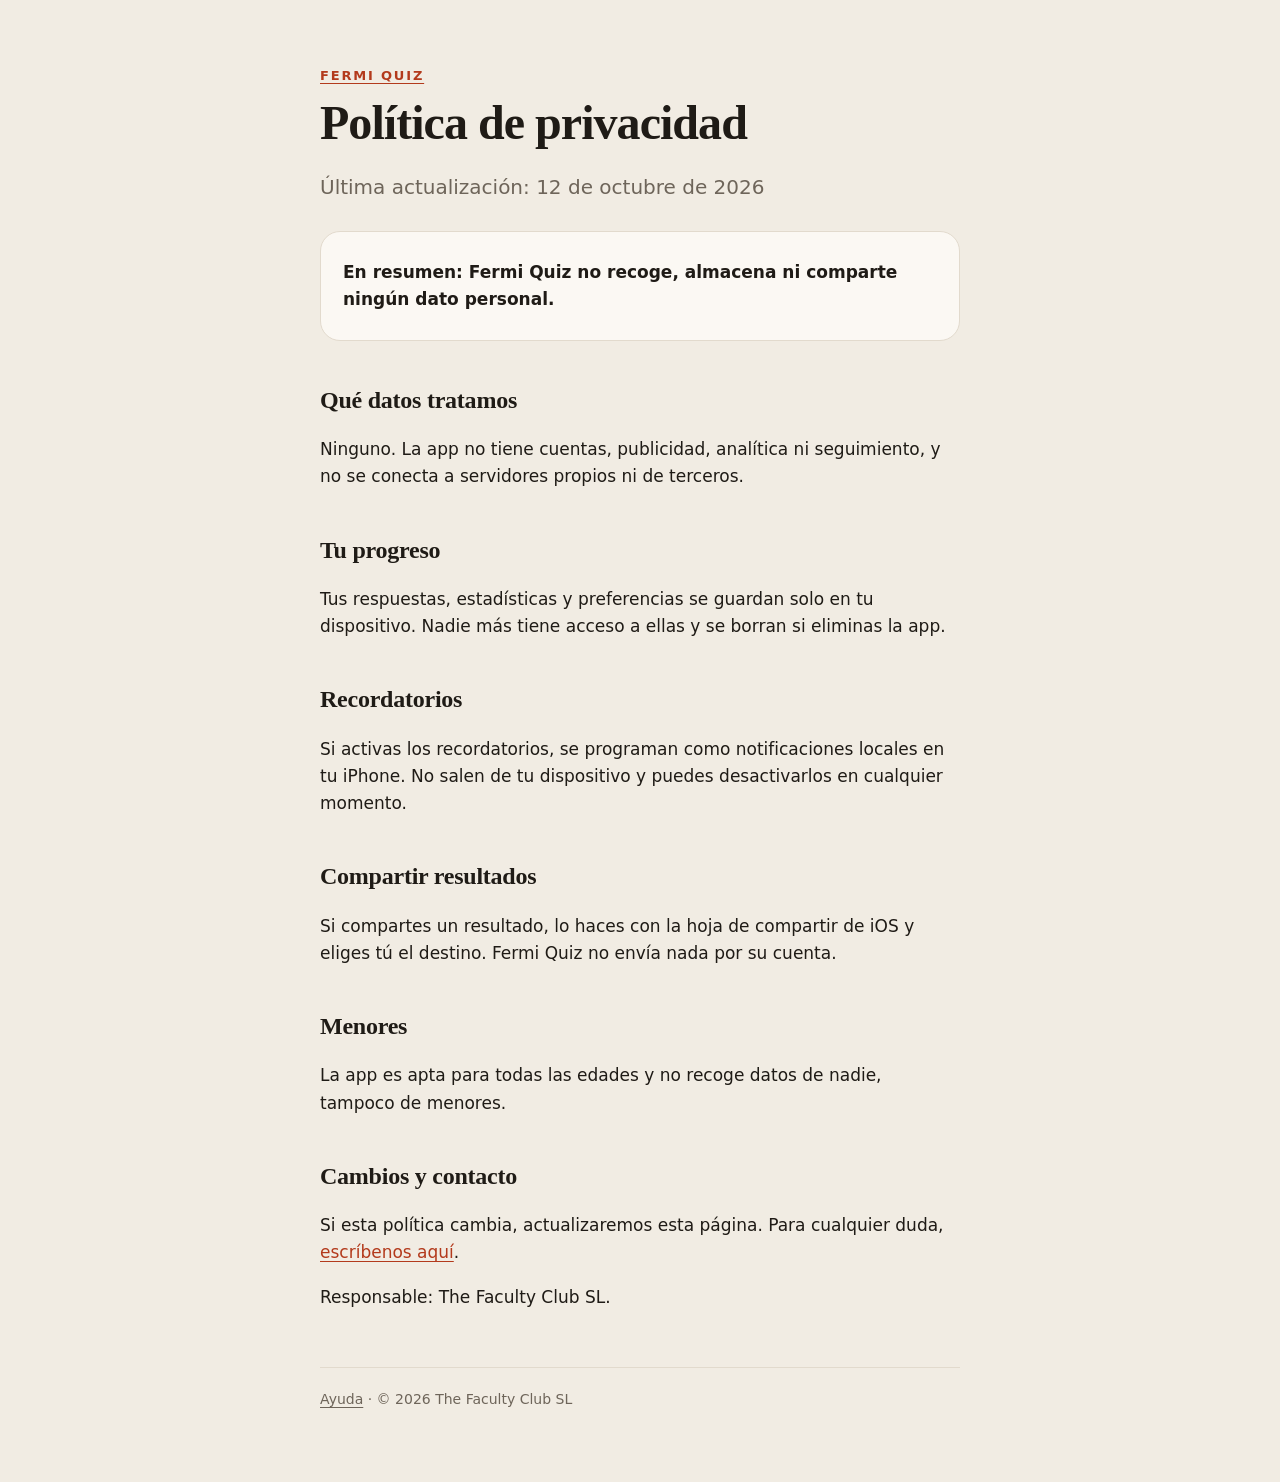
==== privacidad/index.html @ 8d924ef5 "Páginas de ayuda y privacidad de Fermi Quiz" ====
<!doctype html>
<html lang="es">
<head>
<meta charset="utf-8">
<meta name="viewport" content="width=device-width, initial-scale=1">
<title>Fermi Quiz · Privacidad</title>
<meta name="description" content="Política de privacidad de Fermi Quiz: no recogemos ningún dato.">
<link rel="stylesheet" href="../style.css">
</head>
<body>
<main>
  <p class="eyebrow"><a href="../">Fermi Quiz</a></p>
  <h1 class="brand" style="font-size:clamp(36px,7vw,48px);margin-top:12px">Política de privacidad</h1>
  <p class="lead">Última actualización: 12 de octubre de 2026</p>

  <div class="card"><p><strong>En resumen: Fermi Quiz no recoge, almacena ni comparte ningún dato personal.</strong></p></div>

  <h2>Qué datos tratamos</h2>
  <p>Ninguno. La app no tiene cuentas, publicidad, analítica ni seguimiento, y no se conecta a servidores propios ni de terceros.</p>

  <h2>Tu progreso</h2>
  <p>Tus respuestas, estadísticas y preferencias se guardan solo en tu dispositivo. Nadie más tiene acceso a ellas y se borran si eliminas la app.</p>

  <h2>Recordatorios</h2>
  <p>Si activas los recordatorios, se programan como notificaciones locales en tu iPhone. No salen de tu dispositivo y puedes desactivarlos en cualquier momento.</p>

  <h2>Compartir resultados</h2>
  <p>Si compartes un resultado, lo haces con la hoja de compartir de iOS y eliges tú el destino. Fermi Quiz no envía nada por su cuenta.</p>

  <h2>Menores</h2>
  <p>La app es apta para todas las edades y no recoge datos de nadie, tampoco de menores.</p>

  <h2>Cambios y contacto</h2>
  <p>Si esta política cambia, actualizaremos esta página. Para cualquier duda, <a href="https://github.com/marcosclub/fermi-quiz/issues/new">escríbenos aquí</a>.</p>
  <p>Responsable: The Faculty Club SL.</p>

  <footer><a href="../">Ayuda</a> · © 2026 The Faculty Club SL</footer>
</main>
</body>
</html>
---- style.css ----
:root{--bg:#F1ECE3;--paper:#FBF8F3;--ink:#1F1B16;--muted:#6E655A;--line:#E2DACD;--accent:#C54120;--accent-text:#B33A1C}
@media (prefers-color-scheme:dark){:root{--bg:#171411;--paper:#221E1A;--ink:#F3EDE4;--muted:#A69C8F;--line:#332D27;--accent:#C54120;--accent-text:#F0805E}}
*{box-sizing:border-box}
html{-webkit-text-size-adjust:100%}
body{margin:0;background:var(--bg);color:var(--ink);font:17px/1.6 -apple-system,BlinkMacSystemFont,"Segoe UI",system-ui,sans-serif;min-height:100dvh}
main{max-width:680px;margin:0 auto;padding:56px 20px 72px}
.brand{font-family:ui-serif,"New York",Georgia,serif;font-weight:800;font-size:clamp(44px,9vw,64px);line-height:1;letter-spacing:-.02em;margin:0}
.eyebrow{font-size:13px;font-weight:600;letter-spacing:.14em;text-transform:uppercase;color:var(--muted);margin:10px 0 0}
h2{font-family:ui-serif,"New York",Georgia,serif;font-weight:700;font-size:24px;letter-spacing:-.01em;margin:40px 0 8px}
p,li{color:var(--ink)}
.lead{font-size:20px;color:var(--muted);margin:24px 0 0;text-wrap:pretty}
.card{background:var(--paper);border:1px solid var(--line);border-radius:20px;padding:20px 22px;margin-top:28px}
.card p{margin:.4em 0}
a{color:var(--accent-text);text-underline-offset:3px}
a:focus-visible{outline:2px solid var(--accent);outline-offset:3px;border-radius:4px}
.btn{display:inline-block;background:var(--accent);color:#FFFBF5;text-decoration:none;font-weight:600;padding:12px 20px;border-radius:999px;margin-top:8px}
.btn:active{transform:scale(.98)}
dt{font-weight:600;margin-top:18px}
dd{margin:4px 0 0;color:var(--muted)}
footer{margin-top:56px;padding-top:20px;border-top:1px solid var(--line);font-size:14px;color:var(--muted)}
footer a{color:var(--muted)}
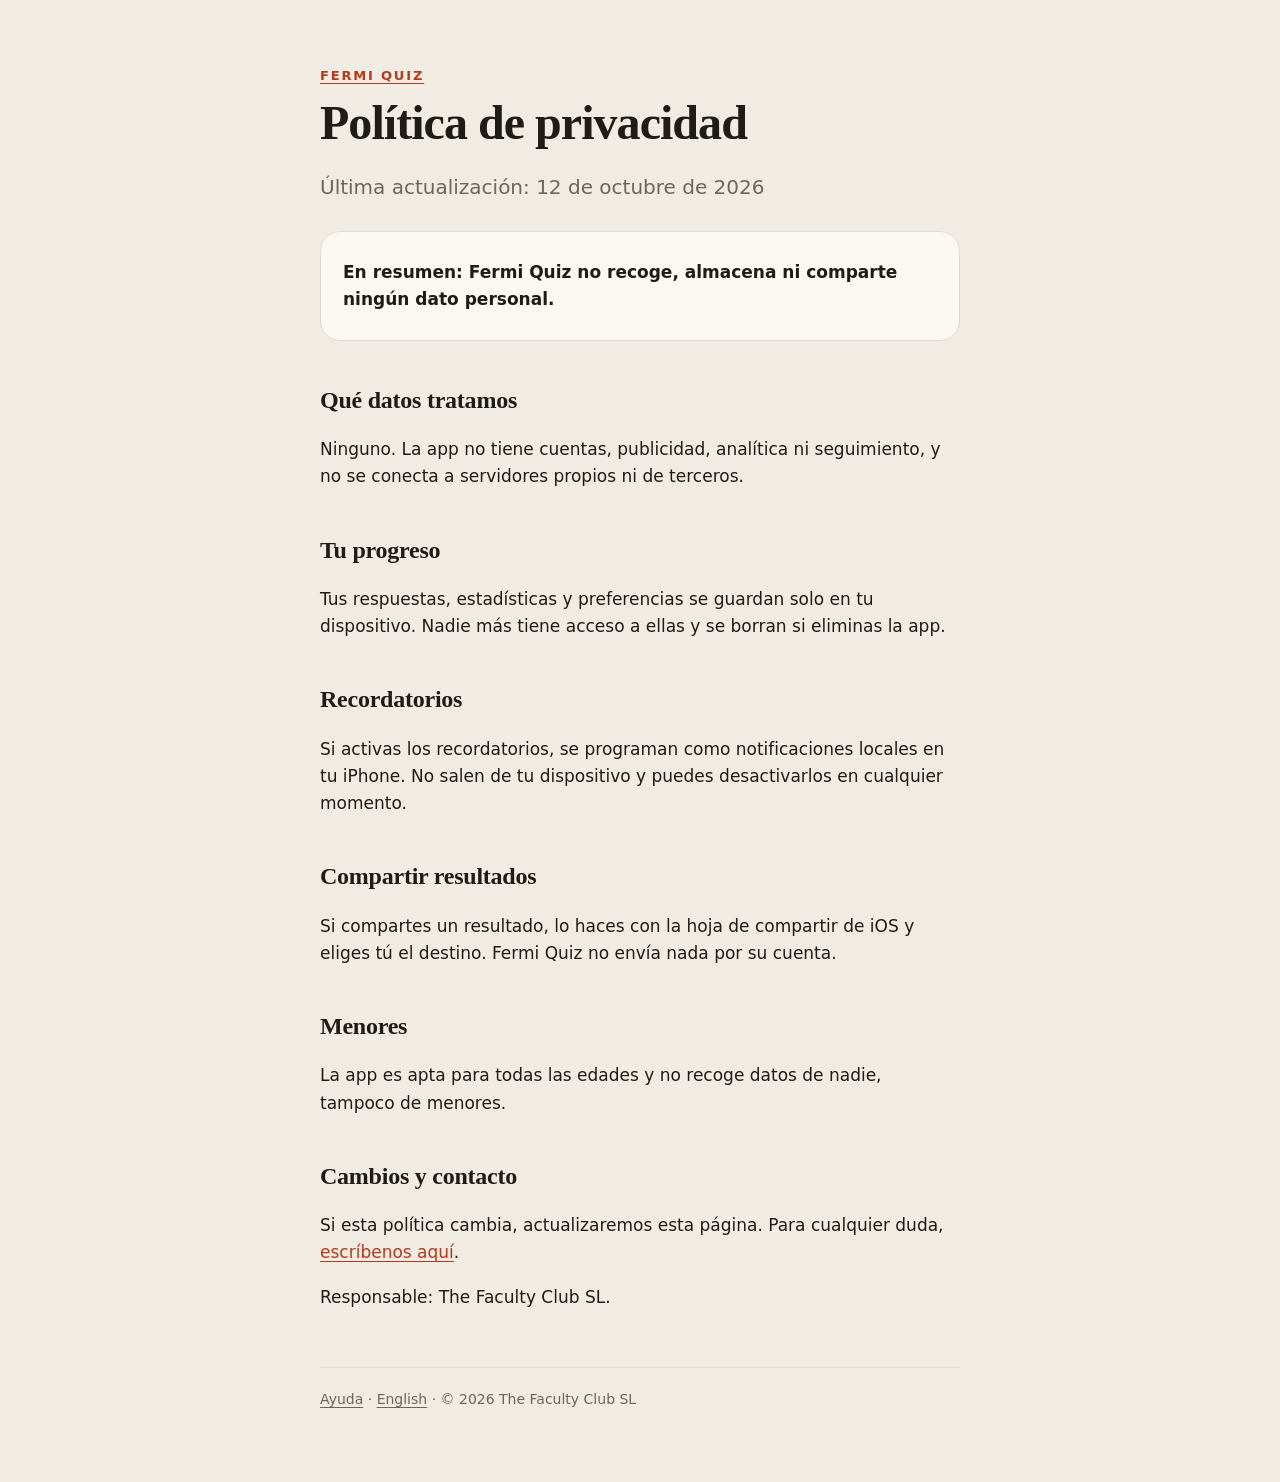
==== commit 3bd8cb9a: "Versión web jugable, edición en inglés y dominio fermi.getmindmap.com" ====
--- a/privacidad/index.html
+++ b/privacidad/index.html
@@ -34,7 +34,7 @@
   <p>Si esta política cambia, actualizaremos esta página. Para cualquier duda, <a href="https://github.com/marcosclub/fermi-quiz/issues/new">escríbenos aquí</a>.</p>
   <p>Responsable: The Faculty Club SL.</p>
 
-  <footer><a href="../">Ayuda</a> · © 2026 The Faculty Club SL</footer>
+  <footer><a href="../">Ayuda</a> · <a href="../en/privacy/" hreflang="en" lang="en">English</a> · © 2026 The Faculty Club SL</footer>
 </main>
 </body>
 </html>
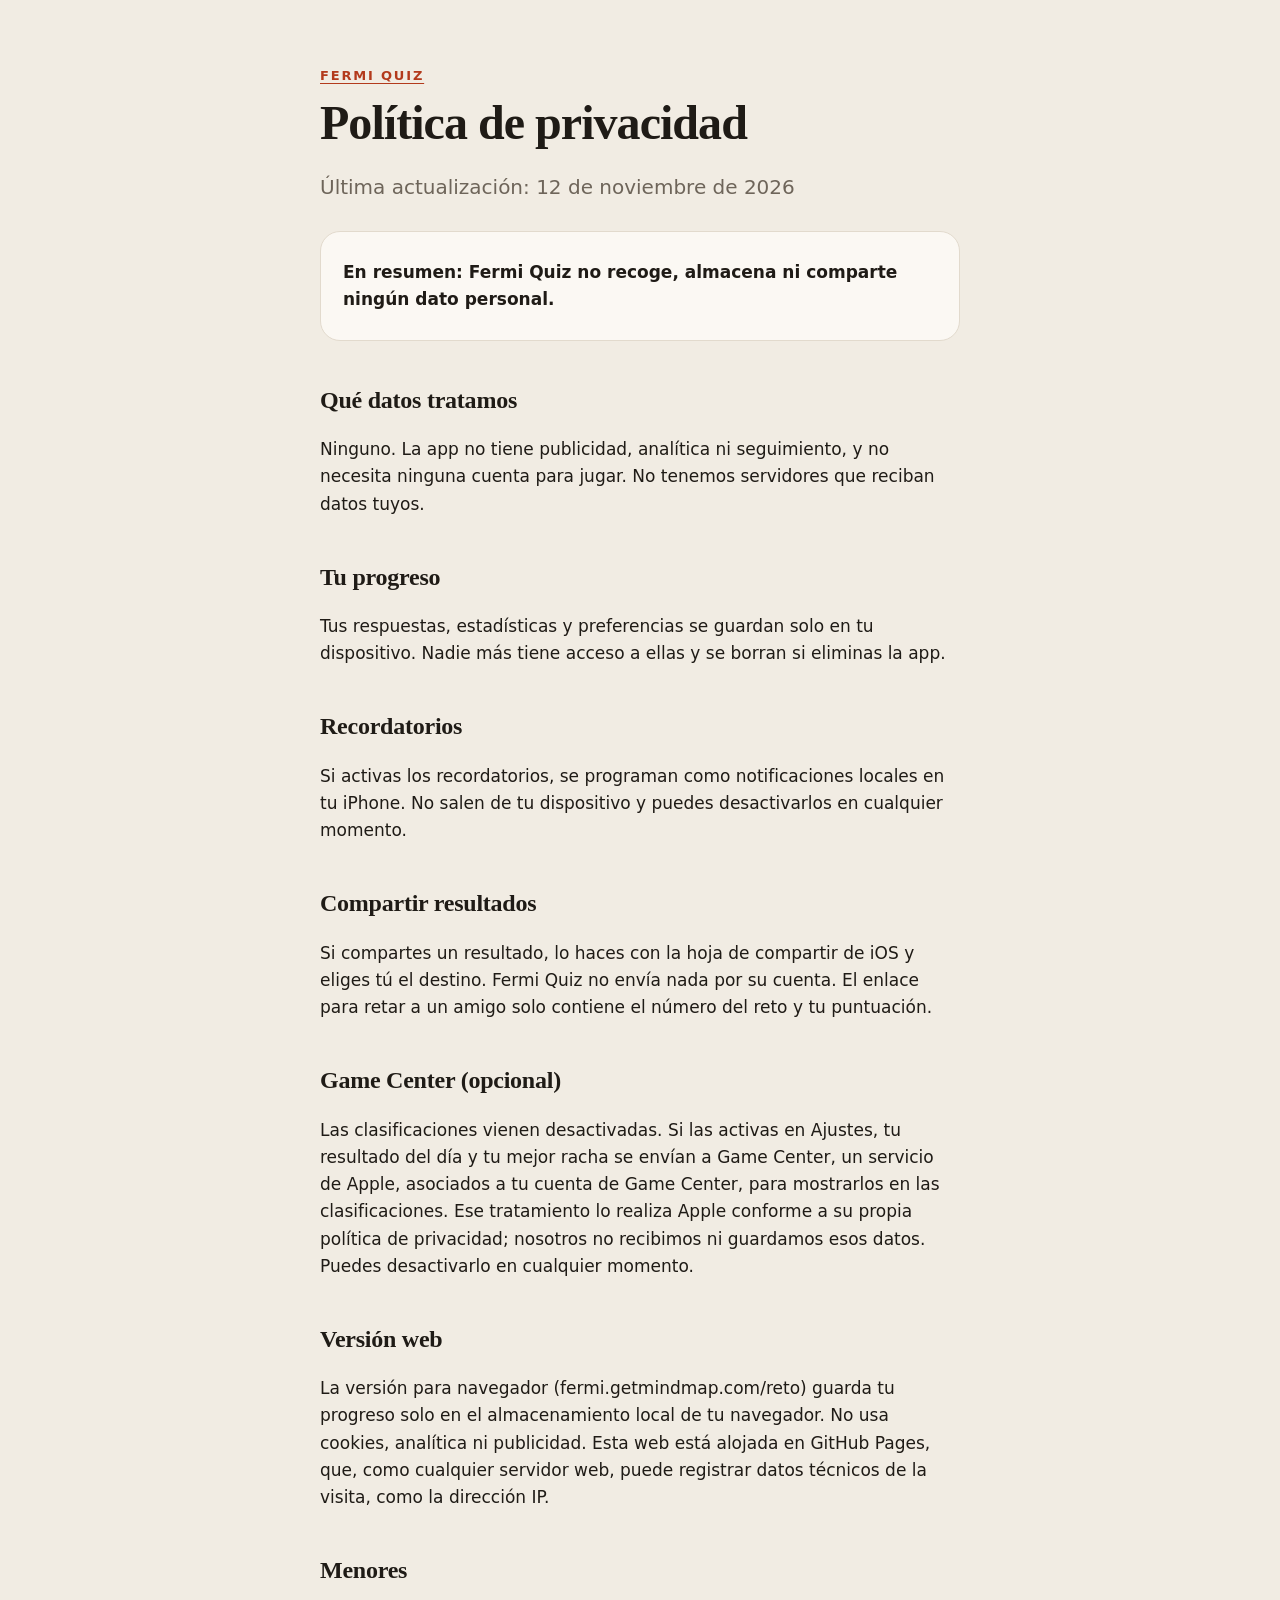
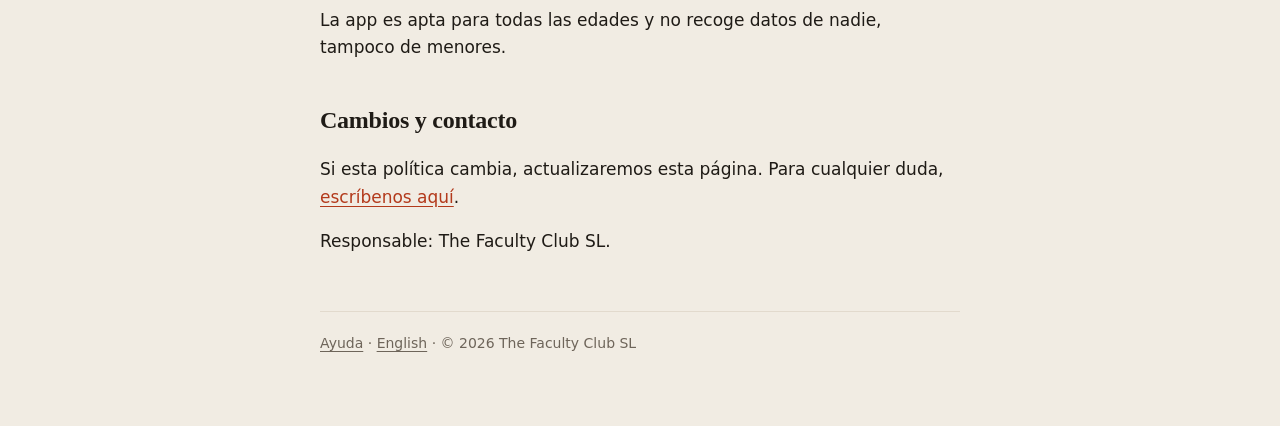
==== commit 4d979957: "Privacidad: Game Center opcional, enlaces de reto y versión web" ====
--- a/privacidad/index.html
+++ b/privacidad/index.html
@@ -11,12 +11,12 @@
 <main>
   <p class="eyebrow"><a href="../">Fermi Quiz</a></p>
   <h1 class="brand" style="font-size:clamp(36px,7vw,48px);margin-top:12px">Política de privacidad</h1>
-  <p class="lead">Última actualización: 12 de octubre de 2026</p>
+  <p class="lead">Última actualización: 12 de noviembre de 2026</p>
 
   <div class="card"><p><strong>En resumen: Fermi Quiz no recoge, almacena ni comparte ningún dato personal.</strong></p></div>
 
   <h2>Qué datos tratamos</h2>
-  <p>Ninguno. La app no tiene cuentas, publicidad, analítica ni seguimiento, y no se conecta a servidores propios ni de terceros.</p>
+  <p>Ninguno. La app no tiene publicidad, analítica ni seguimiento, y no necesita ninguna cuenta para jugar. No tenemos servidores que reciban datos tuyos.</p>
 
   <h2>Tu progreso</h2>
   <p>Tus respuestas, estadísticas y preferencias se guardan solo en tu dispositivo. Nadie más tiene acceso a ellas y se borran si eliminas la app.</p>
@@ -25,7 +25,13 @@
   <p>Si activas los recordatorios, se programan como notificaciones locales en tu iPhone. No salen de tu dispositivo y puedes desactivarlos en cualquier momento.</p>
 
   <h2>Compartir resultados</h2>
-  <p>Si compartes un resultado, lo haces con la hoja de compartir de iOS y eliges tú el destino. Fermi Quiz no envía nada por su cuenta.</p>
+  <p>Si compartes un resultado, lo haces con la hoja de compartir de iOS y eliges tú el destino. Fermi Quiz no envía nada por su cuenta. El enlace para retar a un amigo solo contiene el número del reto y tu puntuación.</p>
+
+  <h2>Game Center (opcional)</h2>
+  <p>Las clasificaciones vienen desactivadas. Si las activas en Ajustes, tu resultado del día y tu mejor racha se envían a Game Center, un servicio de Apple, asociados a tu cuenta de Game Center, para mostrarlos en las clasificaciones. Ese tratamiento lo realiza Apple conforme a su propia política de privacidad; nosotros no recibimos ni guardamos esos datos. Puedes desactivarlo en cualquier momento.</p>
+
+  <h2>Versión web</h2>
+  <p>La versión para navegador (fermi.getmindmap.com/reto) guarda tu progreso solo en el almacenamiento local de tu navegador. No usa cookies, analítica ni publicidad. Esta web está alojada en GitHub Pages, que, como cualquier servidor web, puede registrar datos técnicos de la visita, como la dirección IP.</p>
 
   <h2>Menores</h2>
   <p>La app es apta para todas las edades y no recoge datos de nadie, tampoco de menores.</p>
